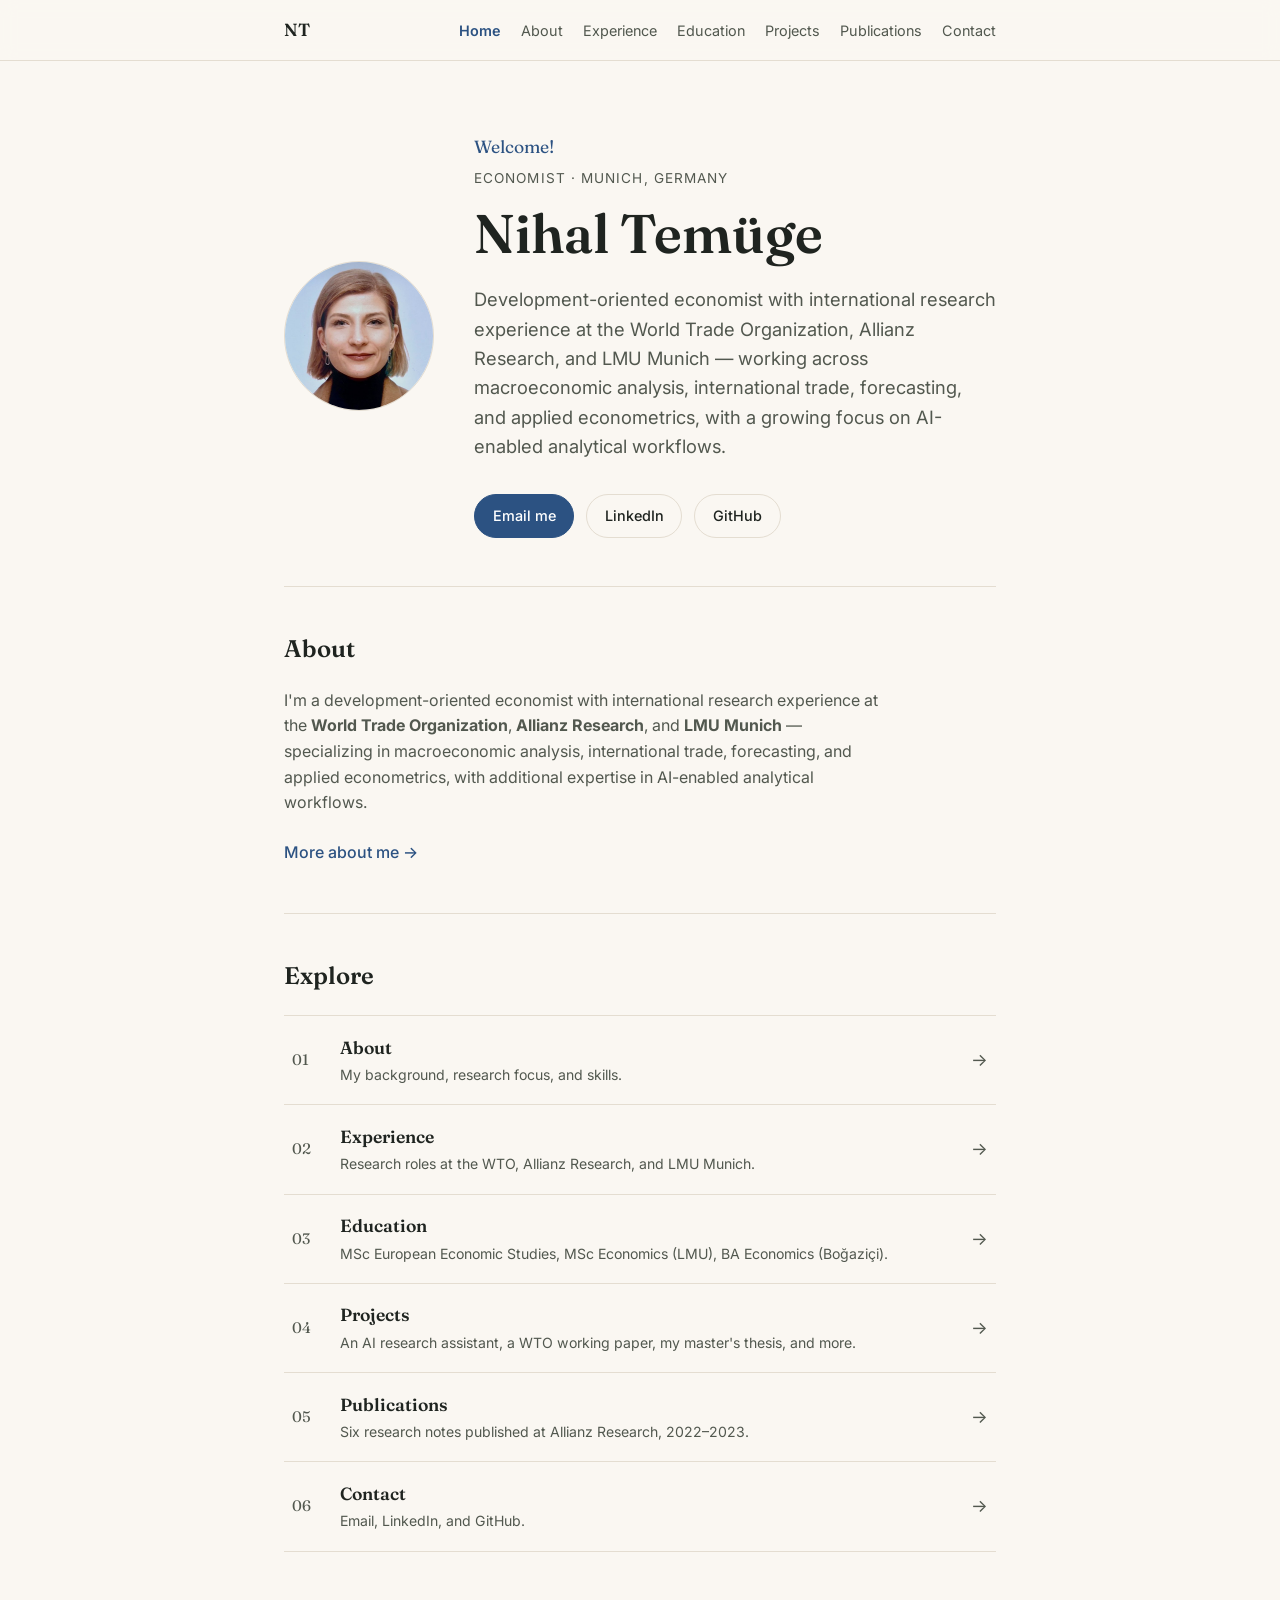
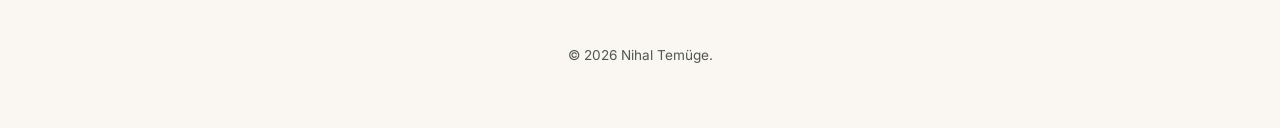
==== index.html @ 05bb545f "Roll back to the version right after the Welcome! greeting (before the blue-palette and typography/s" ====
<!doctype html>
<html lang="en">
<head>
<meta charset="UTF-8">
<meta name="viewport" content="width=device-width, initial-scale=1.0">
<title>Nihal Temüge — Economist</title>
<meta name="description" content="Nihal Temüge is a development-oriented economist based in Munich, Germany, with research experience at the World Trade Organization, Allianz Research, and LMU Munich — macroeconomic analysis, international trade, forecasting, and applied econometrics.">
<meta name="author" content="Nihal Temüge">

<meta property="og:type" content="profile">
<meta property="og:title" content="Nihal Temüge — Economist">
<meta property="og:description" content="Development-oriented economist based in Munich, Germany — macroeconomic analysis, international trade, forecasting, and applied econometrics.">
<meta property="og:image" content="https://nihaltemuegee.github.io/assets/photo.jpg">

<link rel="icon" href="favicon.svg" type="image/svg+xml">
<link rel="canonical" href="https://nihaltemuegee.github.io/">
<link rel="preconnect" href="https://fonts.googleapis.com">
<link rel="preconnect" href="https://fonts.gstatic.com" crossorigin>
<link href="https://fonts.googleapis.com/css2?family=Fraunces:opsz,wght@9..144,500;9..144,600&family=Inter:wght@400;500;600&display=swap" rel="stylesheet">
<link rel="stylesheet" href="style.css">

<script type="application/ld+json">
{
  "@context": "https://schema.org",
  "@type": "Person",
  "name": "Nihal Temüge",
  "jobTitle": "Economist",
  "url": "https://nihaltemuegee.github.io/",
  "image": "https://nihaltemuegee.github.io/assets/photo.jpg",
  "email": "mailto:nihaltemuege@gmail.com",
  "address": {
    "@type": "PostalAddress",
    "addressLocality": "Munich",
    "addressCountry": "DE"
  },
  "alumniOf": [
    { "@type": "CollegeOrUniversity", "name": "Otto-Friedrich-Universität Bamberg" },
    { "@type": "CollegeOrUniversity", "name": "Ludwig Maximilian University of Munich" },
    { "@type": "CollegeOrUniversity", "name": "Boğaziçi University" }
  ],
  "sameAs": [
    "https://www.linkedin.com/in/nihal-temüge-33159410a",
    "https://github.com/nihaltemuegee"
  ]
}
</script>
</head>
<body>

<a class="skip-link" href="#main">Skip to content</a>

<header class="site-header">
  <nav class="nav" aria-label="Primary">
    <a class="nav-mark" href="index.html">NT</a>
    <ul class="nav-links">
      <li><a href="index.html" class="active">Home</a></li>
      <li><a href="about.html">About</a></li>
      <li><a href="experience.html">Experience</a></li>
      <li><a href="education.html">Education</a></li>
      <li><a href="projects.html">Projects</a></li>
      <li><a href="publications.html">Publications</a></li>
      <li><a href="contact.html">Contact</a></li>
    </ul>
  </nav>
</header>

<main id="main">

  <section class="hero">
    <div class="hero-inner">
      <img class="hero-photo" src="assets/photo.jpg" alt="Nihal Temüge" width="150" height="150">
      <div class="hero-text">
        <p class="welcome">Welcome!</p>
        <p class="eyebrow">Economist · Munich, Germany</p>
        <h1>Nihal Temüge</h1>
        <p class="hero-lede">
          Development-oriented economist with international research experience at the
          World Trade Organization, Allianz Research, and LMU Munich — working across
          macroeconomic analysis, international trade, forecasting, and applied econometrics,
          with a growing focus on AI-enabled analytical workflows.
        </p>
        <div class="hero-links">
          <a class="btn btn-primary" href="mailto:nihaltemuege@gmail.com">Email me</a>
          <a class="btn" href="https://www.linkedin.com/in/nihal-temüge-33159410a" target="_blank" rel="noopener">LinkedIn</a>
          <a class="btn" href="https://github.com/nihaltemuegee" target="_blank" rel="noopener">GitHub</a>
        </div>
      </div>
    </div>
  </section>

  <section class="section">
    <h2>About</h2>
    <p class="teaser">
      I'm a development-oriented economist with international research experience at the
      <strong>World Trade Organization</strong>, <strong>Allianz Research</strong>, and
      <strong>LMU Munich</strong> — specializing in macroeconomic analysis, international
      trade, forecasting, and applied econometrics, with additional expertise in
      AI-enabled analytical workflows.
    </p>
    <a class="teaser-link" href="about.html">More about me →</a>
  </section>

  <section class="section">
    <h2>Explore</h2>
    <ul class="explore-list">
      <li>
        <a href="about.html">
          <span class="explore-index">01</span>
          <span class="explore-text">
            <span class="explore-title">About</span>
            <span class="explore-desc">My background, research focus, and skills.</span>
          </span>
          <span class="explore-arrow">→</span>
        </a>
      </li>
      <li>
        <a href="experience.html">
          <span class="explore-index">02</span>
          <span class="explore-text">
            <span class="explore-title">Experience</span>
            <span class="explore-desc">Research roles at the WTO, Allianz Research, and LMU Munich.</span>
          </span>
          <span class="explore-arrow">→</span>
        </a>
      </li>
      <li>
        <a href="education.html">
          <span class="explore-index">03</span>
          <span class="explore-text">
            <span class="explore-title">Education</span>
            <span class="explore-desc">MSc European Economic Studies, MSc Economics (LMU), BA Economics (Boğaziçi).</span>
          </span>
          <span class="explore-arrow">→</span>
        </a>
      </li>
      <li>
        <a href="projects.html">
          <span class="explore-index">04</span>
          <span class="explore-text">
            <span class="explore-title">Projects</span>
            <span class="explore-desc">An AI research assistant, a WTO working paper, my master's thesis, and more.</span>
          </span>
          <span class="explore-arrow">→</span>
        </a>
      </li>
      <li>
        <a href="publications.html">
          <span class="explore-index">05</span>
          <span class="explore-text">
            <span class="explore-title">Publications</span>
            <span class="explore-desc">Six research notes published at Allianz Research, 2022–2023.</span>
          </span>
          <span class="explore-arrow">→</span>
        </a>
      </li>
      <li>
        <a href="contact.html">
          <span class="explore-index">06</span>
          <span class="explore-text">
            <span class="explore-title">Contact</span>
            <span class="explore-desc">Email, LinkedIn, and GitHub.</span>
          </span>
          <span class="explore-arrow">→</span>
        </a>
      </li>
    </ul>
  </section>

</main>

<footer class="site-footer">
  <p>&copy; <span id="year"></span> Nihal Temüge.</p>
</footer>

<script>
  document.getElementById("year").textContent = new Date().getFullYear();
</script>

</body>
</html>
---- style.css ----
:root {
  --bg: #faf7f2;
  --surface: #ffffff;
  --ink: #1f2420;
  --ink-soft: #52584f;
  --accent: #2c5282;
  --accent-ink: #ffffff;
  --border: #e4ddd1;
  --tag-bg: #f0ece2;
  --font-serif: "Fraunces", Georgia, serif;
  --font-sans: "Inter", -apple-system, BlinkMacSystemFont, "Segoe UI", sans-serif;
  --max-width: 760px;
}

@media (prefers-color-scheme: dark) {
  :root {
    --bg: #15181a;
    --surface: #1c2023;
    --ink: #eef0ea;
    --ink-soft: #a7ada3;
    --accent: #7da9e0;
    --accent-ink: #0d1b2a;
    --border: #2b312f;
    --tag-bg: #242a27;
  }
}

* { box-sizing: border-box; }

html { scroll-behavior: smooth; }

body {
  margin: 0;
  background: var(--bg);
  color: var(--ink);
  font-family: var(--font-sans);
  line-height: 1.6;
  font-size: 16px;
}

.skip-link {
  position: absolute;
  left: -999px;
  top: 0;
  background: var(--accent);
  color: var(--accent-ink);
  padding: 0.75rem 1rem;
  z-index: 100;
}
.skip-link:focus { left: 1rem; top: 1rem; }

img { max-width: 100%; }

h1, h2, h3 {
  font-family: var(--font-serif);
  font-weight: 600;
  line-height: 1.2;
  margin: 0 0 0.5rem;
}

a {
  color: var(--accent);
  text-decoration: none;
}
a:hover { text-decoration: underline; }

/* Header / nav */

.site-header {
  position: sticky;
  top: 0;
  z-index: 10;
  background: color-mix(in srgb, var(--bg) 88%, transparent);
  backdrop-filter: blur(8px);
  border-bottom: 1px solid var(--border);
}

.nav {
  max-width: var(--max-width);
  margin: 0 auto;
  padding: 1rem 1.5rem;
  display: flex;
  align-items: center;
  justify-content: space-between;
  gap: 1rem;
}

.nav-mark {
  font-family: var(--font-serif);
  font-weight: 600;
  font-size: 1.1rem;
  color: var(--ink);
}
.nav-mark:hover { text-decoration: none; opacity: 0.75; }

.nav-links {
  list-style: none;
  display: flex;
  gap: 1.25rem;
  margin: 0;
  padding: 0;
  flex-wrap: wrap;
  font-size: 0.9rem;
}

.nav-links a { color: var(--ink-soft); }
.nav-links a:hover { color: var(--accent); }
.nav-links a.active { color: var(--accent); font-weight: 600; }

/* Layout */

main { max-width: var(--max-width); margin: 0 auto; padding: 0 1.5rem; }

.section {
  padding: 3rem 0;
  border-top: 1px solid var(--border);
}

.section:first-of-type { border-top: none; }

.section h2 {
  font-size: 1.5rem;
  margin-bottom: 1.5rem;
}

.section-note { color: var(--ink-soft); margin-top: -1rem; margin-bottom: 1.5rem; }

.subhead {
  font-family: var(--font-sans);
  font-size: 0.8rem;
  text-transform: uppercase;
  letter-spacing: 0.06em;
  color: var(--ink-soft);
  margin-top: 1.5rem;
}

/* Hero */

.hero {
  padding: 4.5rem 0 3rem;
}

.hero-inner {
  display: flex;
  align-items: center;
  gap: 2.5rem;
  flex-wrap: wrap;
}

.hero-text { flex: 1 1 320px; }

.hero-photo {
  flex: 0 0 auto;
  width: 150px;
  height: 150px;
  border-radius: 50%;
  object-fit: cover;
  border: 1px solid var(--border);
  background: var(--surface);
}

.hero-photo-placeholder {
  flex: 0 0 auto;
  width: 150px;
  height: 150px;
  border-radius: 50%;
  border: 1px dashed var(--border);
  background: var(--surface);
  display: flex;
  align-items: center;
  justify-content: center;
  font-family: var(--font-serif);
  font-size: 2.6rem;
  color: var(--ink-soft);
}

.welcome {
  font-family: var(--font-serif);
  font-size: 1.1rem;
  color: var(--accent);
  margin: 0 0 0.4rem;
}

.eyebrow {
  font-size: 0.85rem;
  text-transform: uppercase;
  letter-spacing: 0.08em;
  color: var(--ink-soft);
  margin: 0 0 0.75rem;
}

.hero h1 {
  font-size: clamp(2.4rem, 6vw, 3.4rem);
  margin-bottom: 1rem;
}

.hero-lede {
  font-size: 1.15rem;
  color: var(--ink-soft);
  max-width: 54ch;
  margin-bottom: 2rem;
}

.hero-links {
  display: flex;
  flex-wrap: wrap;
  gap: 0.75rem;
}

/* Compact header used on subpages (About, Experience, etc.) */

.page-hero {
  padding: 3rem 0 0.5rem;
}

.page-hero h1 {
  font-size: clamp(2rem, 5vw, 2.6rem);
  margin-bottom: 0.5rem;
}

.page-hero p {
  color: var(--ink-soft);
  max-width: 56ch;
}

/* Home teaser + explore grid */

.teaser {
  color: var(--ink-soft);
  max-width: 60ch;
}

.teaser-link {
  display: inline-block;
  margin-top: 0.5rem;
  font-weight: 500;
}

a.card {
  display: block;
  color: inherit;
  text-decoration: none;
  transition: border-color 0.15s ease;
}
a.card:hover { border-color: var(--accent); text-decoration: none; }
a.card:hover h3 { color: var(--accent); }

.card-arrow {
  display: inline-block;
  margin-top: 0.75rem;
  font-size: 0.85rem;
  color: var(--accent);
  font-weight: 500;
}

/* Explore list (home page) */

.explore-list {
  list-style: none;
  margin: 0;
  padding: 0;
  border-top: 1px solid var(--border);
}

.explore-list li { border-bottom: 1px solid var(--border); }

.explore-list a {
  display: flex;
  align-items: center;
  gap: 1.25rem;
  padding: 1.1rem 0.5rem;
  color: inherit;
  text-decoration: none;
  border-radius: 10px;
  transition: background 0.15s ease, padding-left 0.15s ease;
}

.explore-list a:hover {
  background: var(--surface);
  padding-left: 0.9rem;
  text-decoration: none;
}

.explore-index {
  font-family: var(--font-serif);
  font-size: 0.95rem;
  color: var(--ink-soft);
  flex: 0 0 auto;
  width: 1.75rem;
}

.explore-text {
  flex: 1 1 auto;
  display: flex;
  flex-direction: column;
  gap: 0.15rem;
  min-width: 0;
}

.explore-title {
  font-family: var(--font-serif);
  font-weight: 600;
  font-size: 1.1rem;
}

.explore-desc {
  font-size: 0.88rem;
  color: var(--ink-soft);
}

.explore-arrow {
  flex: 0 0 auto;
  color: var(--ink-soft);
  font-size: 1.1rem;
  transition: color 0.15s ease, transform 0.15s ease;
}

.explore-list a:hover .explore-arrow {
  color: var(--accent);
  transform: translateX(3px);
}

.explore-list a:hover .explore-title { color: var(--accent); }

@media (max-width: 560px) {
  .explore-desc { display: none; }
}

.btn {
  display: inline-block;
  padding: 0.6rem 1.1rem;
  border-radius: 999px;
  border: 1px solid var(--border);
  color: var(--ink);
  font-size: 0.9rem;
  font-weight: 500;
}
.btn:hover { text-decoration: none; border-color: var(--accent); color: var(--accent); }

.btn-primary {
  background: var(--accent);
  color: var(--accent-ink);
  border-color: var(--accent);
}
.btn-primary:hover { color: var(--accent-ink); opacity: 0.9; }

/* Timeline */

.timeline {
  list-style: none;
  margin: 0;
  padding: 0;
  display: flex;
  flex-direction: column;
  gap: 1.75rem;
}

.timeline li {
  display: grid;
  grid-template-columns: 10rem 1fr;
  gap: 1rem;
}

.timeline-date {
  font-size: 0.85rem;
  color: var(--ink-soft);
  white-space: nowrap;
  padding-top: 0.2rem;
}

.timeline-body h3 {
  font-size: 1.1rem;
  margin-bottom: 0.15rem;
}

.timeline-meta {
  color: var(--ink-soft);
  font-size: 0.92rem;
  margin: 0 0 0.5rem;
}

.timeline-body p:not(.timeline-meta) { margin: 0.3rem 0 0.6rem; }

@media (max-width: 560px) {
  .timeline li { grid-template-columns: 1fr; gap: 0.25rem; }
}

/* Tags */

.tag-list {
  list-style: none;
  display: flex;
  flex-wrap: wrap;
  gap: 0.5rem;
  margin: 0.5rem 0 0;
  padding: 0;
}

.tag-list li {
  background: var(--tag-bg);
  border: 1px solid var(--border);
  border-radius: 999px;
  padding: 0.25rem 0.75rem;
  font-size: 0.8rem;
  color: var(--ink-soft);
}

.tag-list-inline li { font-size: 0.75rem; padding: 0.2rem 0.6rem; }

/* Project cards */

.card-grid {
  display: grid;
  grid-template-columns: repeat(auto-fit, minmax(220px, 1fr));
  gap: 1.25rem;
}

.card {
  background: var(--surface);
  border: 1px solid var(--border);
  border-radius: 14px;
  padding: 1.5rem;
}

.card-date {
  font-size: 0.8rem;
  color: var(--ink-soft);
  margin: 0 0 0.3rem;
  text-transform: uppercase;
  letter-spacing: 0.04em;
}

.card h3 { font-size: 1.1rem; }

.card-link {
  display: inline-block;
  margin-top: 0.75rem;
  font-size: 0.9rem;
  font-weight: 500;
}

/* Publications */

.pub-list {
  list-style: none;
  margin: 0;
  padding: 0;
  display: flex;
  flex-direction: column;
  gap: 0.75rem;
}

.pub-list li {
  display: flex;
  justify-content: space-between;
  gap: 1rem;
  padding: 0.75rem 0;
  border-bottom: 1px solid var(--border);
}

.pub-title { font-size: 0.98rem; color: var(--ink); }
a.pub-title { color: var(--accent); }
a.pub-title:hover { text-decoration: underline; }
.pub-date { color: var(--ink-soft); font-size: 0.85rem; white-space: nowrap; }

/* Skills */

.skills-grid {
  display: grid;
  grid-template-columns: repeat(auto-fit, minmax(180px, 1fr));
  gap: 1.5rem;
}

/* Contact / footer */

.section-contact p { color: var(--ink-soft); max-width: 50ch; }

.site-footer {
  text-align: center;
  padding: 2rem 1.5rem 3rem;
  color: var(--ink-soft);
  font-size: 0.85rem;
}
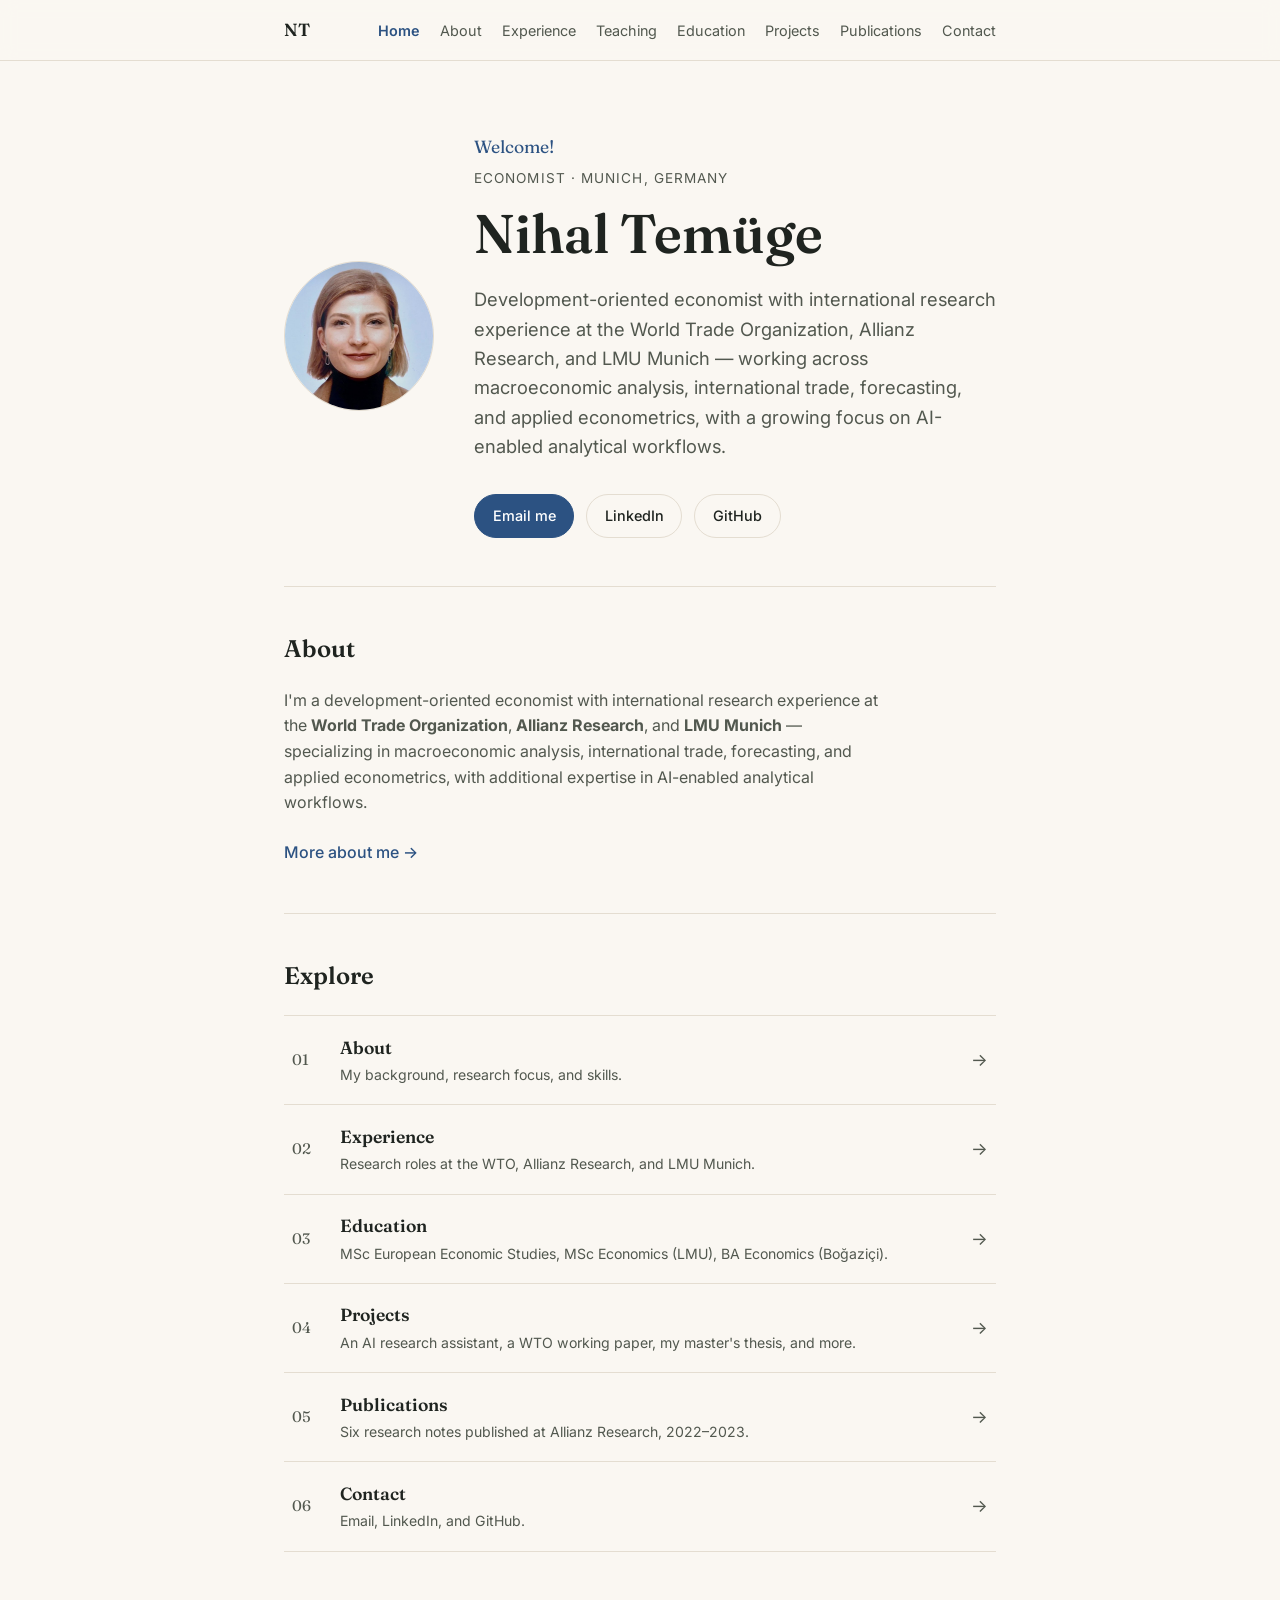
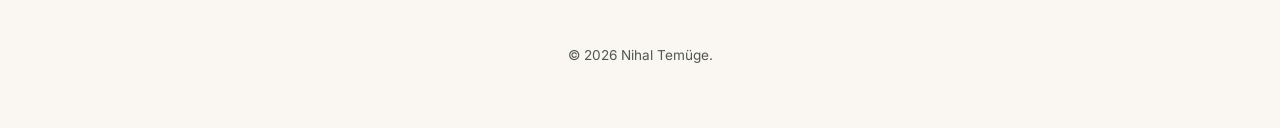
==== commit f78f9b6f: "Add dedicated Teaching page, link it in the nav" ====
--- a/index.html
+++ b/index.html
@@ -56,6 +56,7 @@
       <li><a href="index.html" class="active">Home</a></li>
       <li><a href="about.html">About</a></li>
       <li><a href="experience.html">Experience</a></li>
+      <li><a href="teaching.html">Teaching</a></li>
       <li><a href="education.html">Education</a></li>
       <li><a href="projects.html">Projects</a></li>
       <li><a href="publications.html">Publications</a></li>
--- a/style.css
+++ b/style.css
@@ -373,6 +373,21 @@
   margin-bottom: 0.15rem;
 }
 
+.timeline-heading {
+  display: flex;
+  align-items: center;
+  gap: 0.5rem;
+}
+
+.timeline-heading h3 { margin-bottom: 0; }
+
+.timeline-logo {
+  flex: 0 0 auto;
+  max-height: 24px;
+  width: auto;
+  object-fit: contain;
+}
+
 .timeline-meta {
   color: var(--ink-soft);
   font-size: 0.92rem;
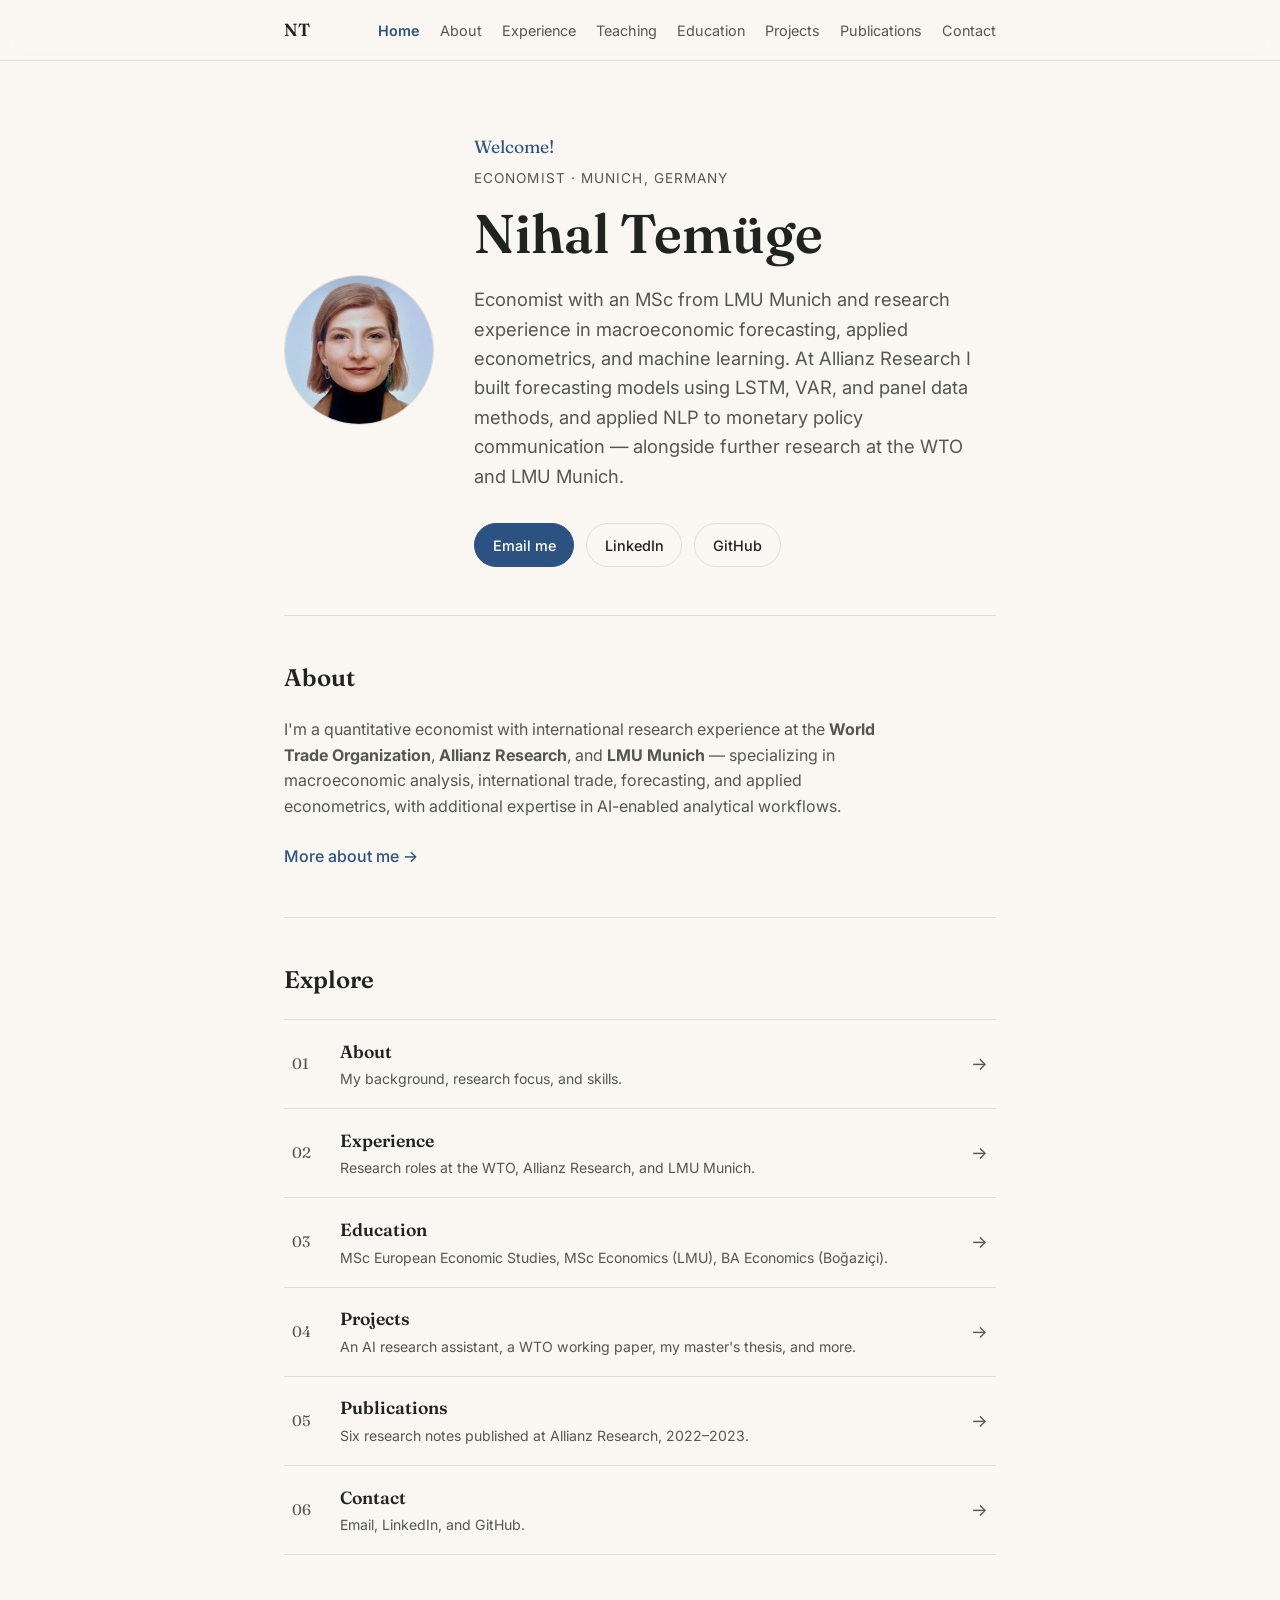
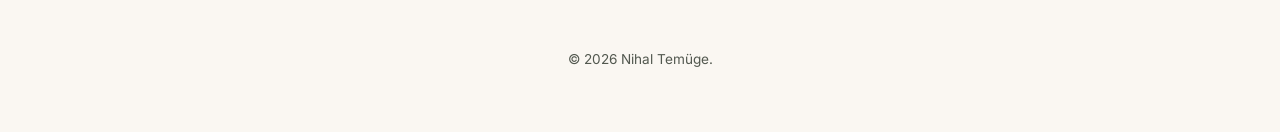
==== commit b2b85a25: "Say 'quantitative economist' instead of 'development-oriented economist'; update hero lede with Rese" ====
--- a/index.html
+++ b/index.html
@@ -4,12 +4,12 @@
 <meta charset="UTF-8">
 <meta name="viewport" content="width=device-width, initial-scale=1.0">
 <title>Nihal Temüge — Economist</title>
-<meta name="description" content="Nihal Temüge is a development-oriented economist based in Munich, Germany, with research experience at the World Trade Organization, Allianz Research, and LMU Munich — macroeconomic analysis, international trade, forecasting, and applied econometrics.">
+<meta name="description" content="Nihal Temüge is a quantitative economist based in Munich, Germany, with research experience at the World Trade Organization, Allianz Research, and LMU Munich — macroeconomic analysis, international trade, forecasting, and applied econometrics.">
 <meta name="author" content="Nihal Temüge">
 
 <meta property="og:type" content="profile">
 <meta property="og:title" content="Nihal Temüge — Economist">
-<meta property="og:description" content="Development-oriented economist based in Munich, Germany — macroeconomic analysis, international trade, forecasting, and applied econometrics.">
+<meta property="og:description" content="Quantitative economist based in Munich, Germany — macroeconomic analysis, international trade, forecasting, and applied econometrics.">
 <meta property="og:image" content="https://nihaltemuegee.github.io/assets/photo.jpg">
 
 <link rel="icon" href="favicon.svg" type="image/svg+xml">
@@ -75,10 +75,10 @@
         <p class="eyebrow">Economist · Munich, Germany</p>
         <h1>Nihal Temüge</h1>
         <p class="hero-lede">
-          Development-oriented economist with international research experience at the
-          World Trade Organization, Allianz Research, and LMU Munich — working across
-          macroeconomic analysis, international trade, forecasting, and applied econometrics,
-          with a growing focus on AI-enabled analytical workflows.
+          Economist with an MSc from LMU Munich and research experience in macroeconomic
+          forecasting, applied econometrics, and machine learning. At Allianz Research I built
+          forecasting models using LSTM, VAR, and panel data methods, and applied NLP to
+          monetary policy communication — alongside further research at the WTO and LMU Munich.
         </p>
         <div class="hero-links">
           <a class="btn btn-primary" href="mailto:nihaltemuege@gmail.com">Email me</a>
@@ -92,7 +92,7 @@
   <section class="section">
     <h2>About</h2>
     <p class="teaser">
-      I'm a development-oriented economist with international research experience at the
+      I'm a quantitative economist with international research experience at the
       <strong>World Trade Organization</strong>, <strong>Allianz Research</strong>, and
       <strong>LMU Munich</strong> — specializing in macroeconomic analysis, international
       trade, forecasting, and applied econometrics, with additional expertise in
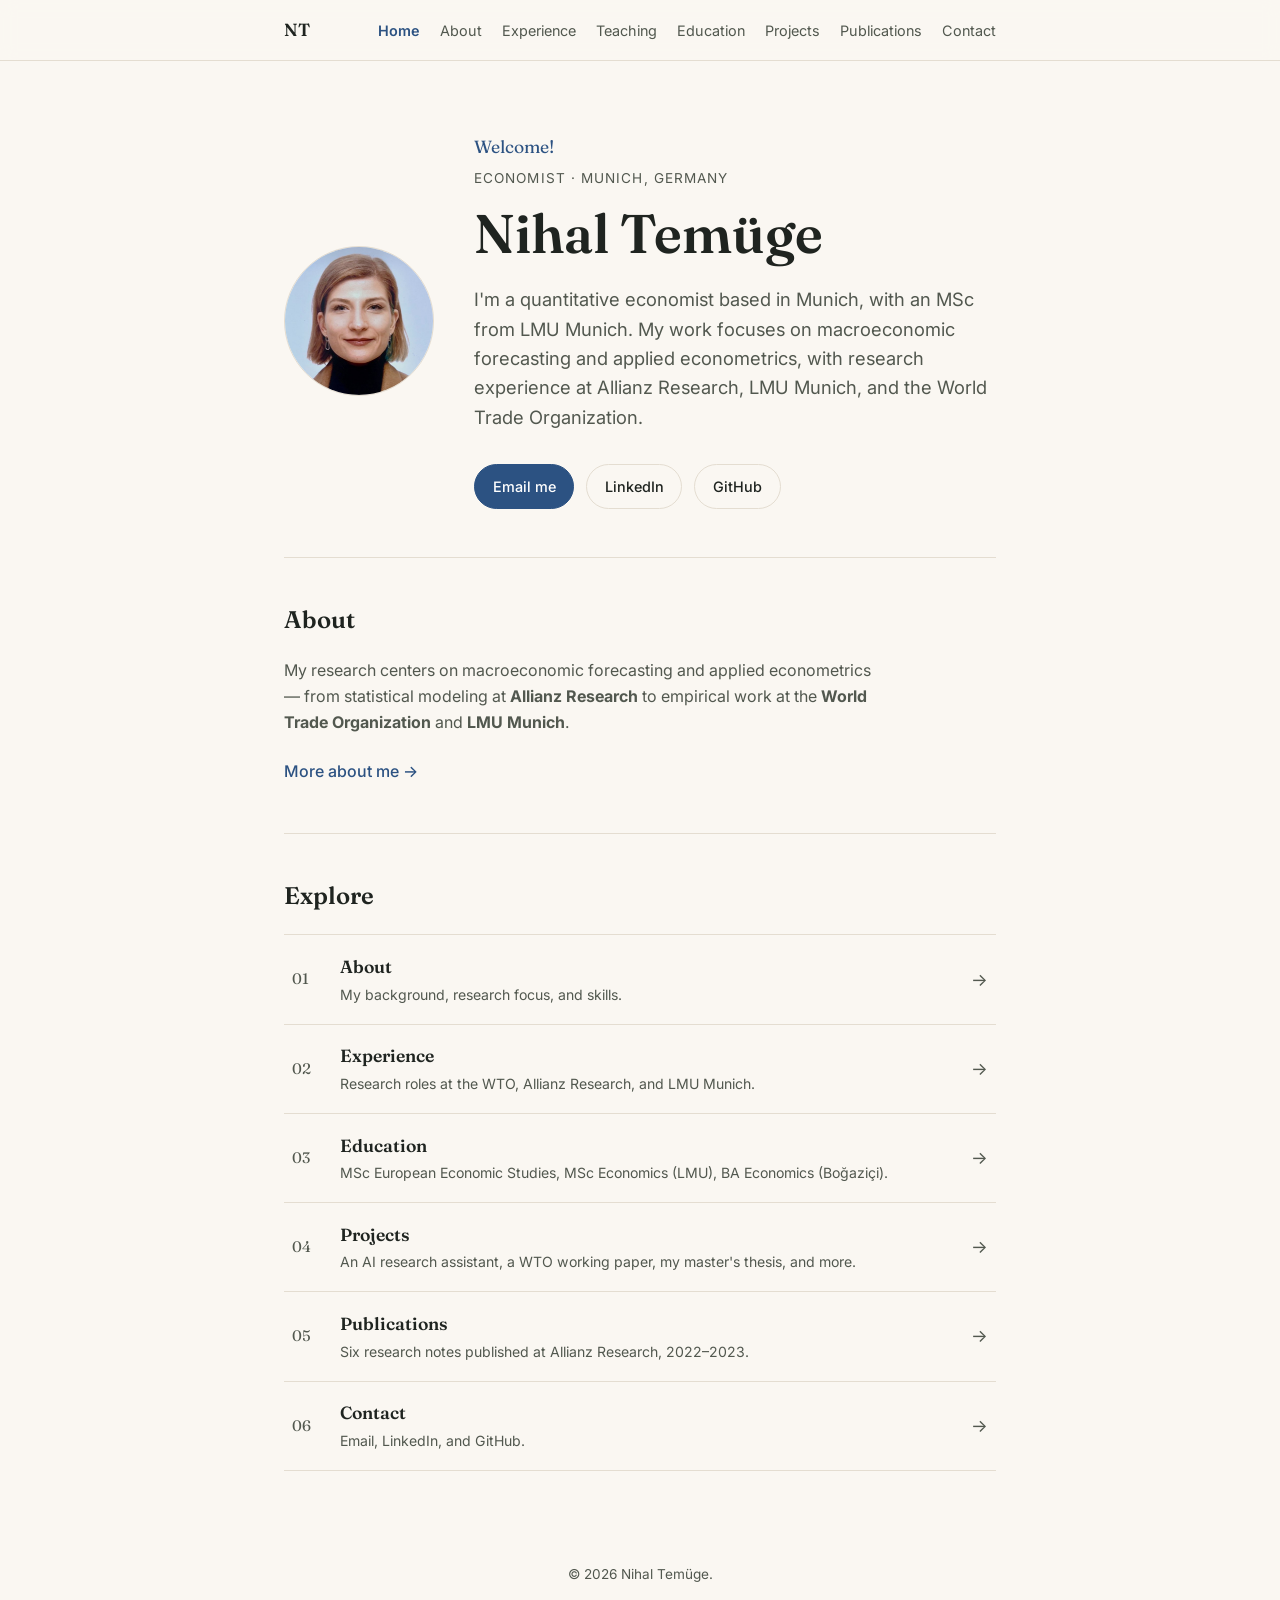
==== commit 1118cf84: "Simplify Home hero and teaser copy to match About, drop jargon" ====
--- a/index.html
+++ b/index.html
@@ -75,10 +75,9 @@
         <p class="eyebrow">Economist · Munich, Germany</p>
         <h1>Nihal Temüge</h1>
         <p class="hero-lede">
-          Economist with an MSc from LMU Munich and research experience in macroeconomic
-          forecasting, applied econometrics, and machine learning. At Allianz Research I built
-          forecasting models using LSTM, VAR, and panel data methods, and applied NLP to
-          monetary policy communication — alongside further research at the WTO and LMU Munich.
+          I'm a quantitative economist based in Munich, with an MSc from LMU Munich. My work
+          focuses on macroeconomic forecasting and applied econometrics, with research
+          experience at Allianz Research, LMU Munich, and the World Trade Organization.
         </p>
         <div class="hero-links">
           <a class="btn btn-primary" href="mailto:nihaltemuege@gmail.com">Email me</a>
@@ -92,11 +91,9 @@
   <section class="section">
     <h2>About</h2>
     <p class="teaser">
-      I'm a quantitative economist with international research experience at the
-      <strong>World Trade Organization</strong>, <strong>Allianz Research</strong>, and
-      <strong>LMU Munich</strong> — specializing in macroeconomic analysis, international
-      trade, forecasting, and applied econometrics, with additional expertise in
-      AI-enabled analytical workflows.
+      My research centers on macroeconomic forecasting and applied econometrics — from
+      statistical modeling at <strong>Allianz Research</strong> to empirical work at the
+      <strong>World Trade Organization</strong> and <strong>LMU Munich</strong>.
     </p>
     <a class="teaser-link" href="about.html">More about me →</a>
   </section>
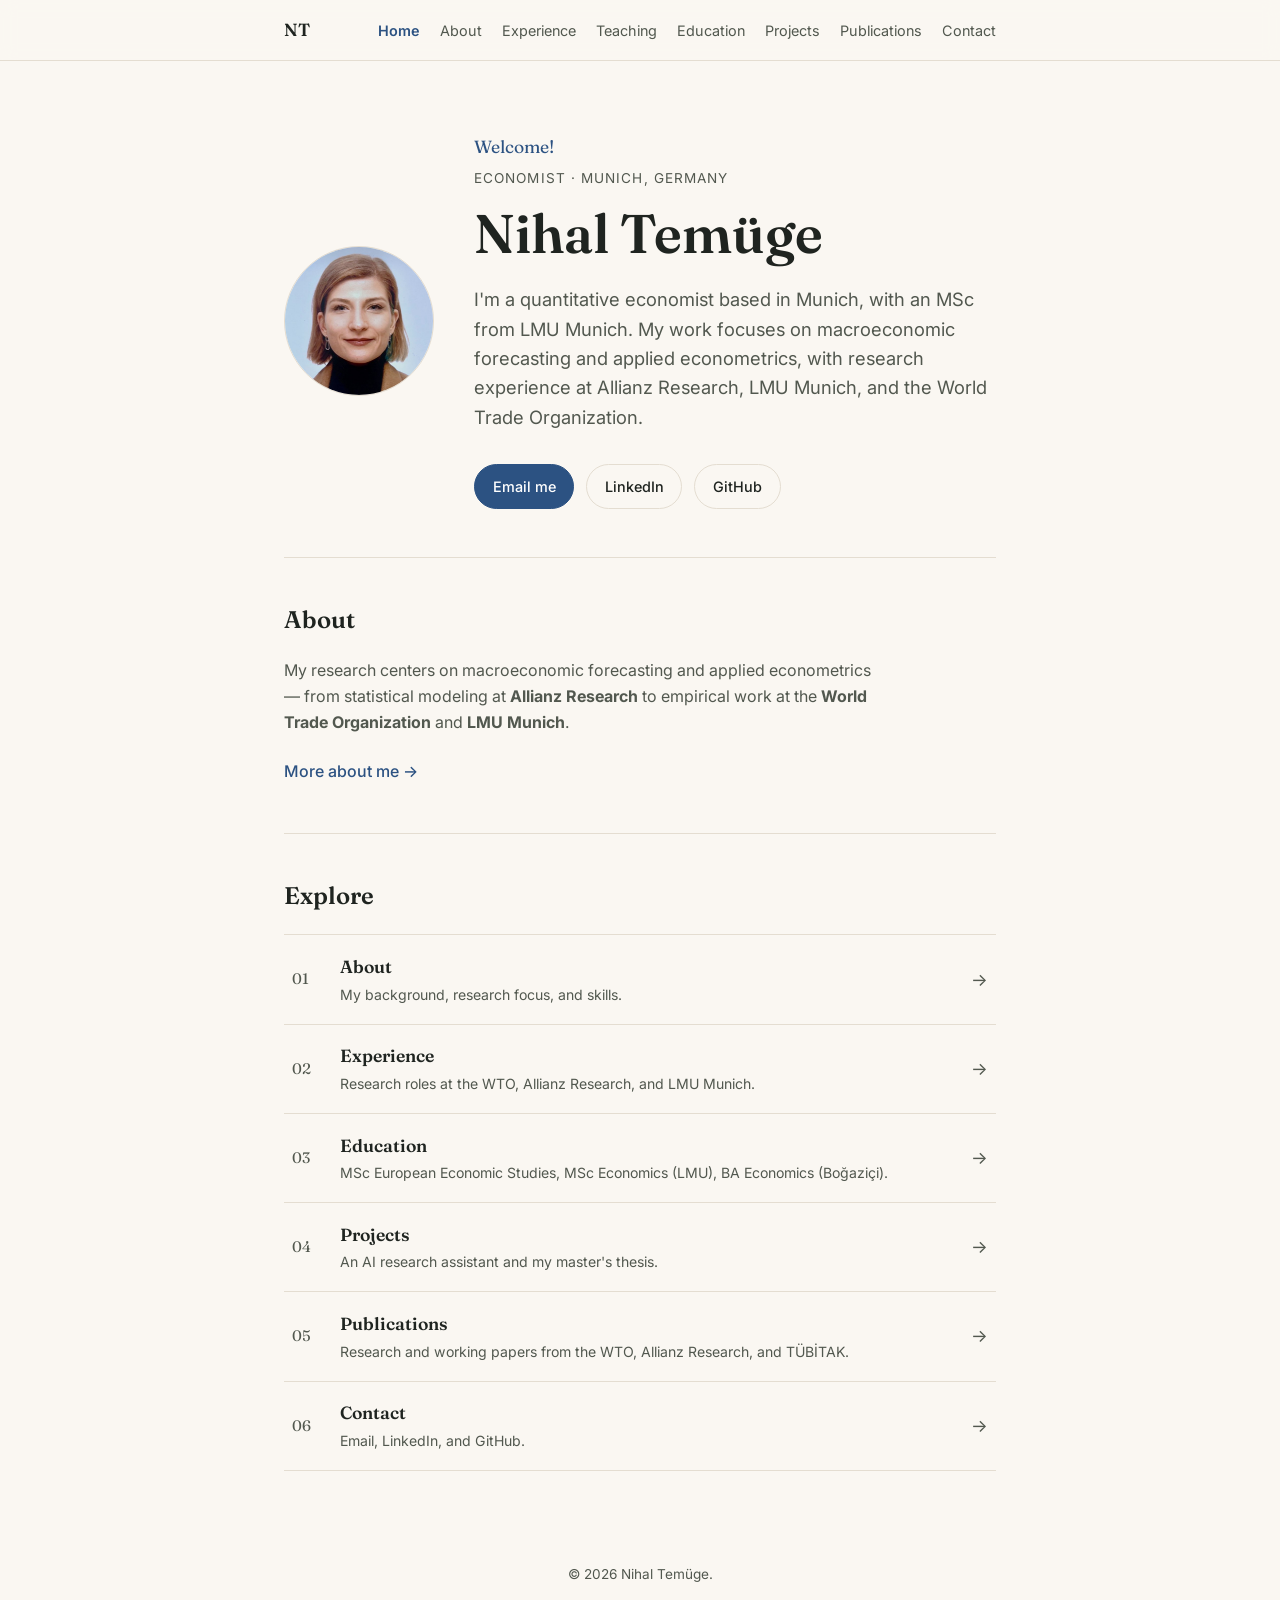
==== commit 17f1d158: "Move WTO paper and TUBITAK/CEPR paper to Publications; restructure About into affiliations/research-" ====
--- a/index.html
+++ b/index.html
@@ -136,7 +136,7 @@
           <span class="explore-index">04</span>
           <span class="explore-text">
             <span class="explore-title">Projects</span>
-            <span class="explore-desc">An AI research assistant, a WTO working paper, my master's thesis, and more.</span>
+            <span class="explore-desc">An AI research assistant and my master's thesis.</span>
           </span>
           <span class="explore-arrow">→</span>
         </a>
@@ -146,7 +146,7 @@
           <span class="explore-index">05</span>
           <span class="explore-text">
             <span class="explore-title">Publications</span>
-            <span class="explore-desc">Six research notes published at Allianz Research, 2022–2023.</span>
+            <span class="explore-desc">Research and working papers from the WTO, Allianz Research, and TÜBİTAK.</span>
           </span>
           <span class="explore-arrow">→</span>
         </a>
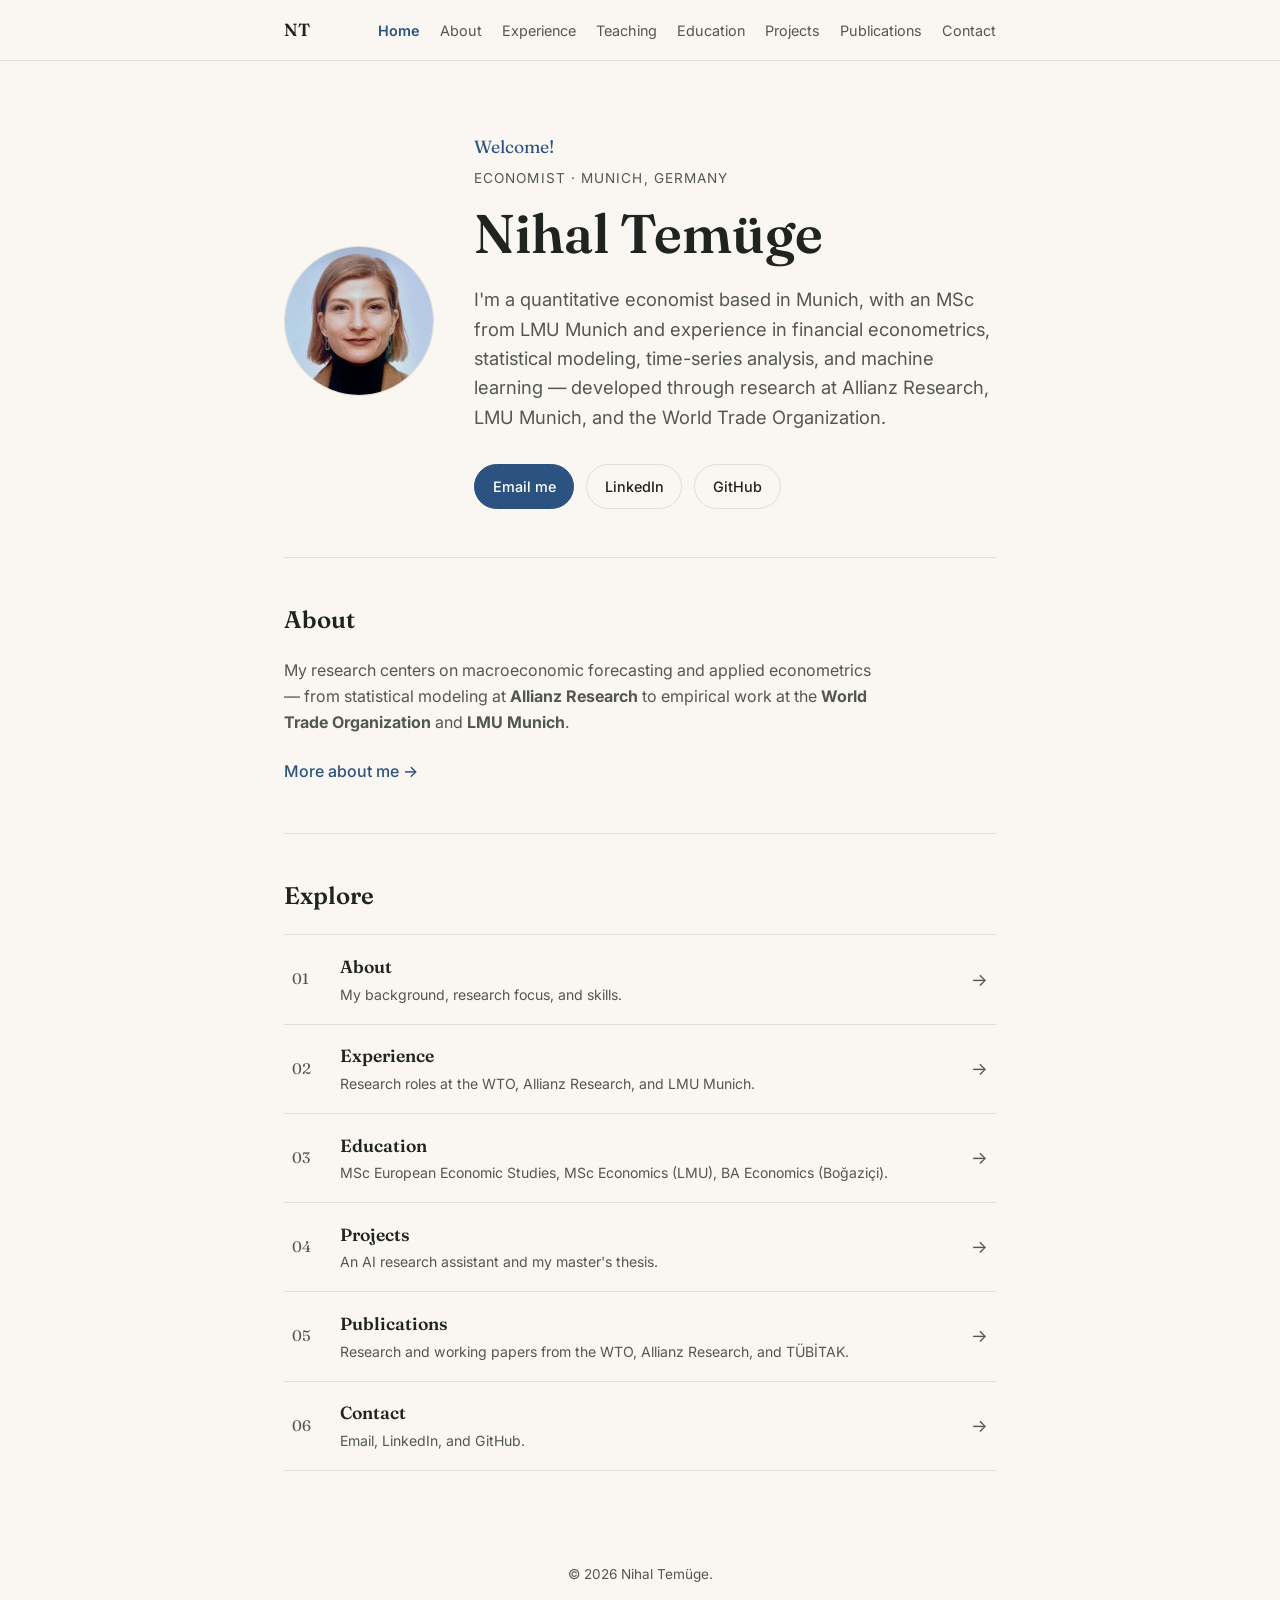
==== commit 3e16c031: "Add same experience phrase to Home hero" ====
--- a/index.html
+++ b/index.html
@@ -75,9 +75,10 @@
         <p class="eyebrow">Economist · Munich, Germany</p>
         <h1>Nihal Temüge</h1>
         <p class="hero-lede">
-          I'm a quantitative economist based in Munich, with an MSc from LMU Munich. My work
-          focuses on macroeconomic forecasting and applied econometrics, with research
-          experience at Allianz Research, LMU Munich, and the World Trade Organization.
+          I'm a quantitative economist based in Munich, with an MSc from LMU Munich and
+          experience in financial econometrics, statistical modeling, time-series analysis,
+          and machine learning — developed through research at Allianz Research, LMU Munich,
+          and the World Trade Organization.
         </p>
         <div class="hero-links">
           <a class="btn btn-primary" href="mailto:nihaltemuege@gmail.com">Email me</a>
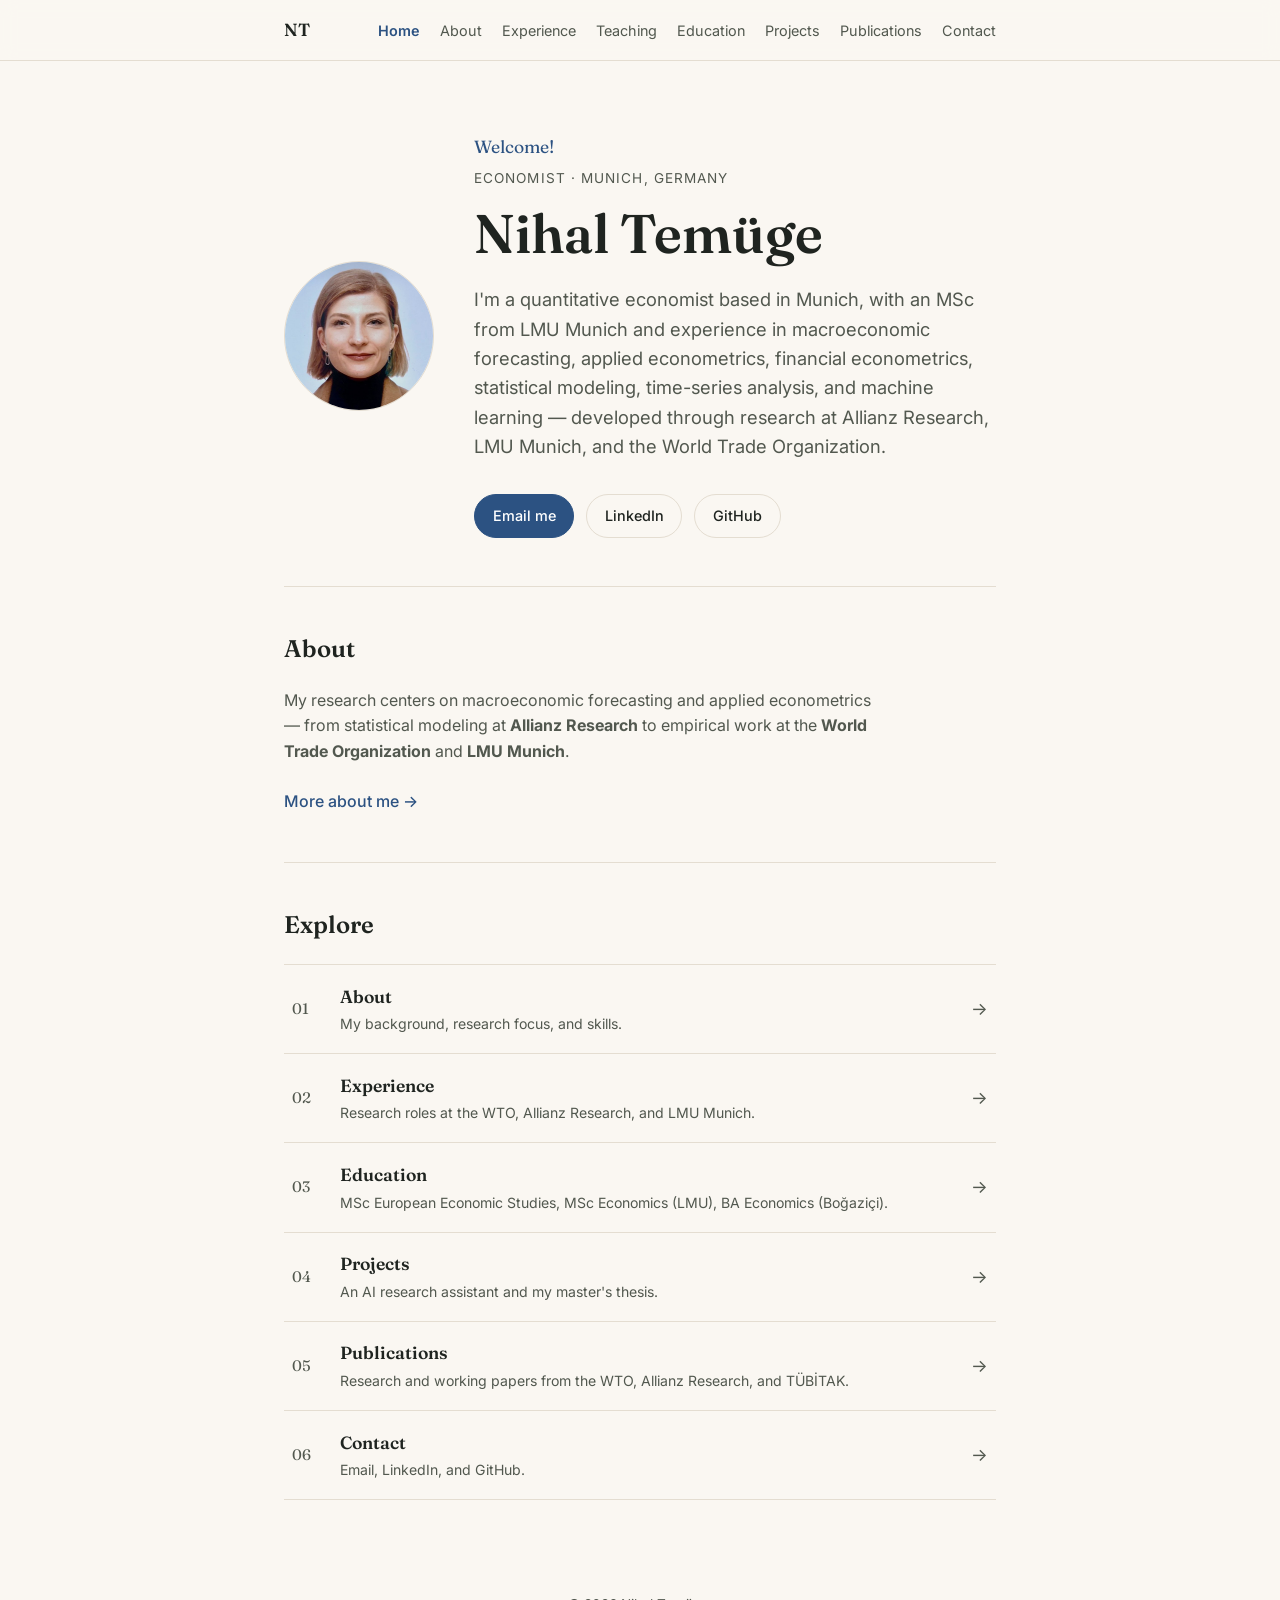
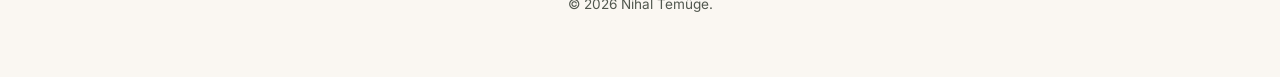
==== commit ec2c5b79: "Add macroeconomic forecasting and applied econometrics to Home hero" ====
--- a/index.html
+++ b/index.html
@@ -76,9 +76,10 @@
         <h1>Nihal Temüge</h1>
         <p class="hero-lede">
           I'm a quantitative economist based in Munich, with an MSc from LMU Munich and
-          experience in financial econometrics, statistical modeling, time-series analysis,
-          and machine learning — developed through research at Allianz Research, LMU Munich,
-          and the World Trade Organization.
+          experience in macroeconomic forecasting, applied econometrics, financial
+          econometrics, statistical modeling, time-series analysis, and machine learning —
+          developed through research at Allianz Research, LMU Munich, and the World Trade
+          Organization.
         </p>
         <div class="hero-links">
           <a class="btn btn-primary" href="mailto:nihaltemuege@gmail.com">Email me</a>
